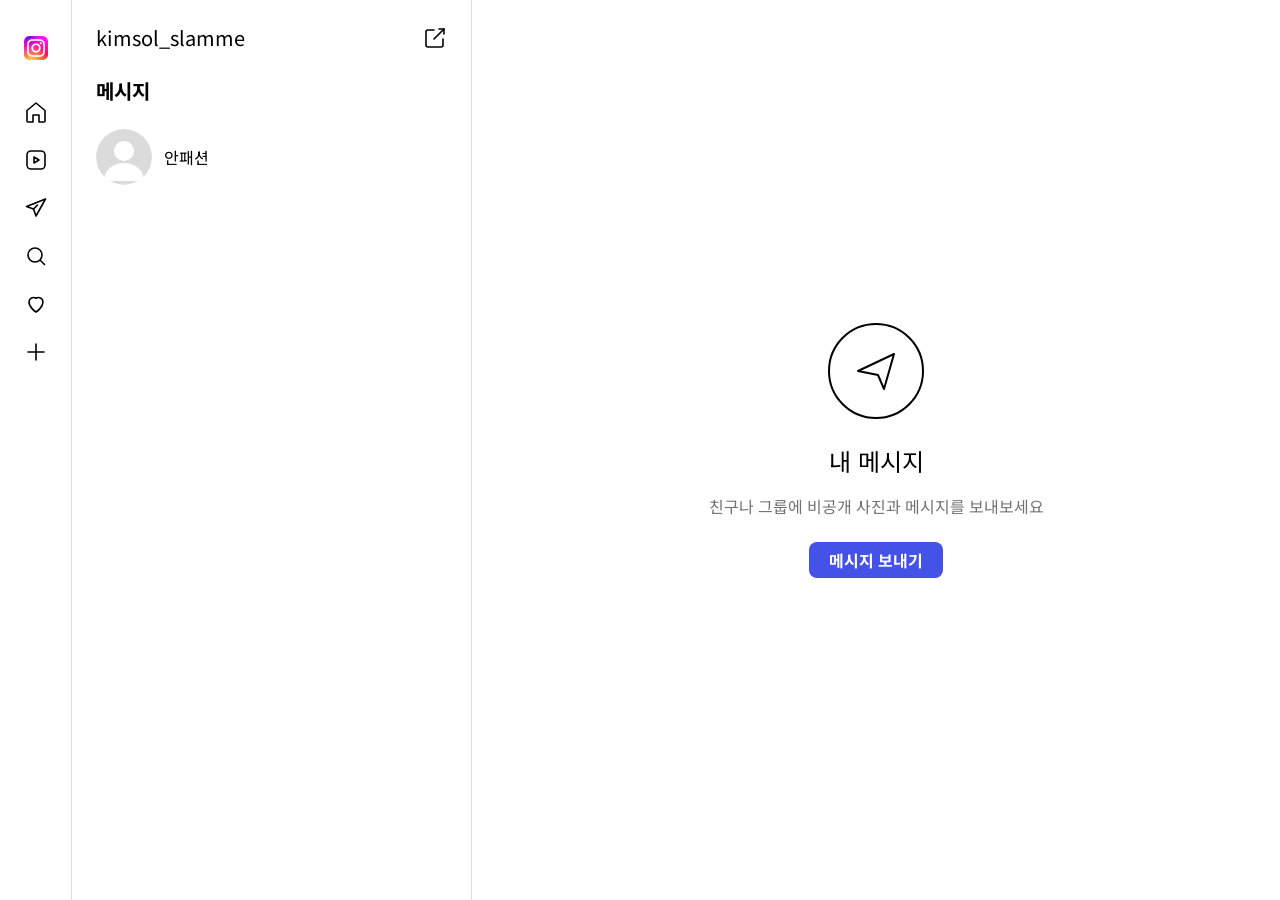
==== dm.html @ 75dac2b3 "first commit" ====
<!doctype html>
<html lang="ko">
<head>
  <meta charset="utf-8" />
  <meta name="viewport" content="width=device-width,initial-scale=1" />
  <title>메시지 · Instagram</title>
  <link rel="preconnect" href="https://fonts.googleapis.com" />
  <link rel="preconnect" href="https://fonts.gstatic.com" crossorigin />
  <link rel="stylesheet" href="https://fonts.googleapis.com/css2?family=Noto+Sans+KR:wght@400;500;700&display=swap" />
  <link rel="stylesheet" href="style.css?v=21" />
</head>
<body class="dm-body">
  <aside class="side-nav" aria-label="메인 메뉴">
    <a class="logo" href="index.html" aria-label="Instagram">
      <img src="assets/instagram-logo.png" alt="" width="24" height="24" />
    </a>

    <nav class="nav-icons">
      <a href="index.html" class="nav-item" aria-label="홈">
        <svg viewBox="0 0 24 24" aria-hidden="true"><path d="M3 10.5 12 3l9 7.5V21a1 1 0 0 1-1 1h-5v-7h-6v7H4a1 1 0 0 1-1-1V10.5Z" fill="none" stroke="currentColor" stroke-width="1.6" stroke-linejoin="round"/></svg>
      </a>
      <a href="#" class="nav-item" aria-label="릴스">
        <svg viewBox="0 0 24 24" aria-hidden="true">
          <rect x="3" y="3" width="18" height="18" rx="4" fill="none" stroke="currentColor" stroke-width="1.6"/>
          <path d="M10 9v6l5-3-5-3Z" fill="none" stroke="currentColor" stroke-width="1.6" stroke-linejoin="round"/>
        </svg>
      </a>
      <a href="dm.html" class="nav-item is-active" aria-label="메시지" aria-current="page">
        <svg viewBox="0 0 24 24" aria-hidden="true">
          <path d="M21.5 3 2.5 10.5l7 2.5 2.5 7L21.5 3Z" fill="none" stroke="currentColor" stroke-width="1.6" stroke-linejoin="round"/>
          <path d="m9.5 13 4-4" fill="none" stroke="currentColor" stroke-width="1.6" stroke-linecap="round"/>
        </svg>
      </a>
      <a href="#" class="nav-item" aria-label="검색">
        <svg viewBox="0 0 24 24" aria-hidden="true">
          <circle cx="11" cy="11" r="7" fill="none" stroke="currentColor" stroke-width="1.6"/>
          <path d="m16.5 16.5 4 4" fill="none" stroke="currentColor" stroke-width="1.6" stroke-linecap="round"/>
        </svg>
      </a>
      <a href="#" class="nav-item" aria-label="알림">
        <svg viewBox="0 0 24 24" aria-hidden="true">
          <path d="M12 20s-7-4.35-7-10a4.5 4.5 0 0 1 7-3.72A4.5 4.5 0 0 1 19 10c0 5.65-7 10-7 10Z" fill="none" stroke="currentColor" stroke-width="1.6" stroke-linejoin="round"/>
        </svg>
      </a>
      <a href="#" class="nav-item" aria-label="만들기">
        <svg viewBox="0 0 24 24" aria-hidden="true">
          <path d="M12 4v16M4 12h16" stroke="currentColor" stroke-width="1.6" stroke-linecap="round"/>
        </svg>
      </a>
    </nav>
  </aside>

  <aside class="dm-list" aria-label="대화 목록">
    <header class="dm-list-head">
      <h1 class="dm-user">kimsol_slamme</h1>
      <button class="dm-icon-btn" aria-label="새 메시지">
        <svg viewBox="0 0 24 24" aria-hidden="true">
          <path d="M16 3h5v5" fill="none" stroke="currentColor" stroke-width="1.6" stroke-linecap="round" stroke-linejoin="round"/>
          <path d="M21 3 11 13" fill="none" stroke="currentColor" stroke-width="1.6" stroke-linecap="round"/>
          <path d="M20 13v6a2 2 0 0 1-2 2H5a2 2 0 0 1-2-2V6a2 2 0 0 1 2-2h6" fill="none" stroke="currentColor" stroke-width="1.6" stroke-linecap="round" stroke-linejoin="round"/>
        </svg>
      </button>
    </header>

    <h2 class="dm-section-title">메시지</h2>

    <ul class="dm-conversations">
      <li>
        <button class="dm-conv" type="button" id="conv-mina" data-conv="mina">
          <span class="dm-avatar" aria-hidden="true">
            <svg viewBox="0 0 56 56">
              <circle cx="28" cy="28" r="28" fill="#dbdbdb"/>
              <circle cx="28" cy="22" r="10" fill="#ffffff"/>
              <path d="M8 52c0-11 9-18 20-18s20 7 20 18" fill="#ffffff"/>
            </svg>
          </span>
          <span class="dm-conv-name">안패션</span>
        </button>
      </li>
    </ul>
  </aside>

  <main class="dm-empty" id="dm-empty" aria-label="내 메시지">
    <div class="dm-empty-ring" aria-hidden="true">
      <svg viewBox="0 0 48 48">
        <path d="M6 24 42 7 32 42l-6-14-20-4Z" fill="none" stroke="currentColor" stroke-width="2" stroke-linejoin="round"/>
      </svg>
    </div>
    <h2 class="dm-empty-title">내 메시지</h2>
    <p class="dm-empty-sub">친구나 그룹에 비공개 사진과 메시지를 보내보세요</p>
    <button class="dm-send-btn" type="button">메시지 보내기</button>
  </main>

  <!-- Chat conversation view (hidden until a conversation is picked) -->
  <section class="chat" id="chat" hidden aria-label="안패션과의 대화">
    <header class="chat-header">
      <button class="chat-back" type="button" aria-label="목록으로">
        <svg viewBox="0 0 24 24" aria-hidden="true"><path d="m15 5-7 7 7 7" fill="none" stroke="currentColor" stroke-width="2" stroke-linecap="round" stroke-linejoin="round"/></svg>
      </button>
      <span class="dm-avatar dm-avatar--md" aria-hidden="true">
        <svg viewBox="0 0 44 44">
          <circle cx="22" cy="22" r="22" fill="#dbdbdb"/>
          <circle cx="22" cy="17" r="8" fill="#ffffff"/>
          <path d="M6 40c0-9 7-14 16-14s16 5 16 14" fill="#ffffff"/>
        </svg>
      </span>
      <div class="chat-peer">
        <div class="chat-peer-name">안패션</div>
        <div class="chat-peer-handle">im_no_fashion</div>
      </div>
      <div class="chat-actions">
        <button class="dm-icon-btn" aria-label="음성 통화">
          <svg viewBox="0 0 24 24" aria-hidden="true"><path d="M5 4h4l2 5-3 2a12 12 0 0 0 5 5l2-3 5 2v4a2 2 0 0 1-2 2A17 17 0 0 1 3 6a2 2 0 0 1 2-2Z" fill="none" stroke="currentColor" stroke-width="1.6" stroke-linejoin="round"/></svg>
        </button>
        <button class="dm-icon-btn" aria-label="영상 통화">
          <svg viewBox="0 0 24 24" aria-hidden="true">
            <rect x="3" y="7" width="13" height="10" rx="2" fill="none" stroke="currentColor" stroke-width="1.6"/>
            <path d="m16 10 5-3v10l-5-3Z" fill="none" stroke="currentColor" stroke-width="1.6" stroke-linejoin="round"/>
          </svg>
        </button>
        <button class="dm-icon-btn" aria-label="대화 정보">
          <svg viewBox="0 0 24 24" aria-hidden="true">
            <circle cx="12" cy="12" r="9" fill="none" stroke="currentColor" stroke-width="1.6"/>
            <circle cx="12" cy="8" r="1" fill="currentColor"/>
            <path d="M12 11v6" fill="none" stroke="currentColor" stroke-width="1.6" stroke-linecap="round"/>
          </svg>
        </button>
      </div>
    </header>

    <div class="chat-body">
      <div class="chat-date">2027년 3월 14일 오후 9:25</div>

      <div class="msg msg--out"><span class="bubble">만들어주세요, 우리 쪼꼬 입을 강아지 옷. 이 원피스랑 커플룩으로, 생일 파티 때!!</span></div>
      <div class="msg msg--out"><span class="msg-image msg-image--dress" aria-label="원피스 참고 이미지"></span></div>

      <div class="msg msg--in"><span class="bubble">지금은 다른 작업으로 좀 바쁜데요..ㅠ 언제까지 드리면 될까요?</span></div>

      <div class="msg msg--out">
        <span class="bubble">가능하시져? 낼까지.<span class="msg-reaction" aria-label="하트 반응">❤️</span></span>
      </div>

      <div class="chat-date">2027년 3월 15일 오전 10:30</div>

      <div class="msg msg--in"><span class="bubble">다 만들었어요. 회사에서 드릴게요.</span></div>
      <div class="msg msg--in"><span class="msg-image msg-image--atelier" aria-label="제작된 옷 이미지"></span></div>
    </div>

    <form class="chat-input" onsubmit="return false">
      <button type="button" class="chat-input-btn" aria-label="이모티콘">
        <svg viewBox="0 0 24 24" aria-hidden="true">
          <circle cx="12" cy="12" r="9" fill="none" stroke="currentColor" stroke-width="1.6"/>
          <circle cx="9" cy="10.5" r="1.1" fill="currentColor"/>
          <circle cx="15" cy="10.5" r="1.1" fill="currentColor"/>
          <path d="M8.5 15c1 1.2 2.1 1.8 3.5 1.8s2.5-.6 3.5-1.8" fill="none" stroke="currentColor" stroke-width="1.6" stroke-linecap="round"/>
        </svg>
      </button>
      <input type="text" placeholder="메시지 입력..." aria-label="메시지 입력" />
      <button type="button" class="chat-input-btn" aria-label="음성 메시지">
        <svg viewBox="0 0 24 24" aria-hidden="true">
          <rect x="9" y="3" width="6" height="12" rx="3" fill="none" stroke="currentColor" stroke-width="1.6"/>
          <path d="M5 11a7 7 0 0 0 14 0M12 18v3" fill="none" stroke="currentColor" stroke-width="1.6" stroke-linecap="round"/>
        </svg>
      </button>
      <button type="button" class="chat-input-btn" aria-label="사진 보내기">
        <svg viewBox="0 0 24 24" aria-hidden="true">
          <rect x="3" y="4" width="18" height="16" rx="2" fill="none" stroke="currentColor" stroke-width="1.6"/>
          <circle cx="8" cy="10" r="1.6" fill="currentColor"/>
          <path d="m4 18 5-6 4 4 3-3 4 5" fill="none" stroke="currentColor" stroke-width="1.6" stroke-linejoin="round"/>
        </svg>
      </button>
      <button type="button" class="chat-input-btn" aria-label="좋아요 보내기">
        <svg viewBox="0 0 24 24" aria-hidden="true"><path d="M12 20s-7-4.35-7-10a4.5 4.5 0 0 1 7-3.72A4.5 4.5 0 0 1 19 10c0 5.65-7 10-7 10Z" fill="none" stroke="currentColor" stroke-width="1.6" stroke-linejoin="round"/></svg>
      </button>
    </form>
  </section>

  <script>
    (function () {
      const conv = document.getElementById('conv-mina');
      const empty = document.getElementById('dm-empty');
      const chat = document.getElementById('chat');
      const back = chat.querySelector('.chat-back');

      function openChat() {
        conv.classList.add('is-selected');
        empty.hidden = true;
        chat.hidden = false;
        document.body.classList.add('chat-open');
      }
      function closeChat() {
        conv.classList.remove('is-selected');
        empty.hidden = false;
        chat.hidden = true;
        document.body.classList.remove('chat-open');
      }

      conv.addEventListener('click', openChat);
      back.addEventListener('click', closeChat);
    })();
  </script>
</body>
</html>
---- style.css ----
/* Tokens pulled directly from the Figma spec
   (frame "[김솔노트북] 인스타그램_프로필화면", 1440×900). */
:root {
  --bg: #ffffff;
  --text: #000000;
  --text-muted: #737373;
  --icon: #8e8e8e;
  --border: #dbdbdb;
  --btn-bg: #efefef;
  --btn-bg-hover: #dbdbdb;
  --avatar: #dcdfe3;
  --avatar-person: #a8afba;
  --accent: #0095f6;

  --nav-w: 72px;
  --content-w: 760px;      /* profile block width (Section frame: 760×172) */
  --grid-w: 788px;         /* tile group width (3×260 + 2×4 gap) */
  --tile-w: 260px;
  --tile-h: 348px;
  --grid-gap: 4px;

  font-family: "Noto Sans KR", -apple-system, BlinkMacSystemFont, "Segoe UI", Roboto, sans-serif;
}

* { box-sizing: border-box; }

html, body {
  margin: 0;
  padding: 0;
  background: var(--bg);
  color: var(--text);
  -webkit-font-smoothing: antialiased;
}

body {
  display: flex;
  min-height: 100vh;
}

button { font-family: inherit; }

ul { list-style: none; padding: 0; margin: 0; }

/* ---------- Side nav ---------- */

.side-nav {
  position: sticky;
  top: 0;
  flex-shrink: 0;
  width: var(--nav-w);
  height: 100vh;
  border-right: 1px solid var(--border);
  background: var(--bg);
  display: flex;
  flex-direction: column;
  align-items: center;
  padding: 36px 0;
  z-index: 10;
}

.logo { display: block; margin-bottom: 40px; }
.logo img { display: block; width: 24px; height: 24px; }

.nav-icons {
  display: flex;
  flex-direction: column;
  align-items: center;
  gap: 24px;
}

.nav-item {
  display: inline-flex;
  width: 24px;
  height: 24px;
  color: #000;
  transition: opacity .15s;
}
.nav-item svg { width: 100%; height: 100%; }
.nav-item:hover { opacity: .55; }

/* ---------- Content column (centered in viewport remainder) ---------- */

.content {
  flex: 1;
  min-width: 0;
  padding: 44px 24px 60px;
  display: flex;
  flex-direction: column;
  align-items: center;
}

/* ---------- Profile header (760×172) ---------- */

.profile {
  display: flex;
  align-items: center;
  gap: 0;
  width: var(--content-w);
  padding-bottom: 28px;
}

.avatar {
  width: 152px;
  height: 152px;
  border-radius: 50%;
  background: var(--avatar);
  flex-shrink: 0;
  margin-left: 32px;
  margin-right: 80px;
  overflow: hidden;
  display: grid;
  place-items: center;
  color: var(--avatar-person);
}
.avatar-person {
  width: 92%;
  height: 92%;
  margin-top: 8%;
  display: block;
}

.avatar--sm,
.avatar.avatar--sm {
  width: 32px;
  height: 32px;
  margin: 0;
  flex-shrink: 0;
}
.avatar--sm .avatar-person { display: none; }

.profile-info {
  flex: 1;
  min-width: 0;
  display: flex;
  flex-direction: column;
  gap: 16px;
}

.profile-head {
  display: flex;
  align-items: center;
  gap: 12px;
}

.username {
  font-size: 20px;
  font-weight: 700;
  margin: 0;
  line-height: 1.2;
  letter-spacing: 0;
}

.more-btn {
  background: none;
  border: 0;
  padding: 0;
  margin-left: 4px;
  color: #000;
  cursor: pointer;
  display: inline-flex;
  width: 24px;
  height: 24px;
}
.more-btn svg { width: 100%; height: 100%; }

.name {
  margin: 0;
  font-size: 20px;
  font-weight: 400;
  line-height: 1.2;
}

.stats {
  display: flex;
  gap: 24px;
  font-size: 16px;
  font-weight: 400;
}
.stats b { font-weight: 700; margin-left: 2px; }

/* ---------- Action buttons (760×44 total, 376×44 each) ---------- */

.actions {
  display: flex;
  gap: 8px;
  width: var(--content-w);
  margin-top: 8px;
}

.pill-btn {
  flex: 1;
  background: var(--btn-bg);
  border: 0;
  border-radius: 8px;
  height: 44px;
  padding: 0 16px;
  font-size: 14px;
  font-weight: 700;
  color: #000;
  cursor: pointer;
  transition: background .15s;
}
.pill-btn:hover { background: var(--btn-bg-hover); }

/* ---------- Tabs (760 wide, border-top spans each tab) ---------- */

.tabs {
  display: flex;
  justify-content: space-between;
  width: var(--content-w);
  margin-top: 56px;
  border-top: 1px solid var(--border);
}

.tab {
  flex: 1;
  background: none;
  border: 0;
  border-top: 1px solid transparent;
  margin-top: -1px;
  height: 52px;
  padding: 0;
  cursor: pointer;
  color: var(--text-muted);
  display: inline-flex;
  align-items: center;
  justify-content: center;
}
.tab svg { width: 24px; height: 24px; display: block; }
.tab.is-active { color: #000; border-top-color: #000; }

/* ---------- Grid (788 wide, 3×260 portrait tiles) ---------- */

.grid {
  display: grid;
  grid-template-columns: repeat(3, var(--tile-w));
  gap: var(--grid-gap);
  width: var(--grid-w);
  margin-top: 28px;
}

.tile {
  position: relative;
  width: var(--tile-w);
  height: var(--tile-h);
  background: #eee;
  border: 0;
  padding: 0;
  cursor: pointer;
  overflow: hidden;
}
.tile:hover::after {
  content: "";
  position: absolute;
  inset: 0;
  background: rgba(0,0,0,.08);
}
.tile .pin, .tile .multi {
  position: absolute;
  top: 10px;
  width: 20px;
  height: 20px;
  color: #fff;
  filter: drop-shadow(0 1px 2px rgba(0,0,0,.4));
  pointer-events: none;
}
.tile .pin { left: 10px; }
.tile .multi { right: 10px; }
.tile svg { width: 100%; height: 100%; display: block; }

/* ---------- Modal (frame "[김솔노트북] 인스타그램_2027년2월1일" 1440×900) ---------- */

:root {
  --modal-w: 1100px;
  --modal-h: 848px;
  --media-w: 636px;
  --side-w: 464px;
  --hashtag: #026ed4;
  --post-btn: #0064d1;
  --soft-border: #efefef;
  --tag-bg: #2c2e32;
  --media-bg: #e3dccb;
  --placeholder-icon: #4a5268;
}

.modal {
  position: fixed;
  inset: 0;
  display: grid;
  place-items: center;
  z-index: 50;
}
.modal[hidden] { display: none; }

.modal-overlay {
  position: absolute;
  inset: 0;
  background: rgba(0,0,0,.72);
}

.modal-close {
  position: absolute;
  top: 16px;
  right: 16px;
  width: 56px;
  height: 56px;
  padding: 16px;
  background: none;
  border: 0;
  color: #fff;
  cursor: pointer;
  z-index: 3;
}
.modal-close svg { width: 100%; height: 100%; }

.post-nav {
  position: absolute;
  top: 50%;
  transform: translateY(-50%);
  width: 48px;
  height: 48px;
  background: #fff;
  border: 0;
  border-radius: 50%;
  color: #262626;
  cursor: pointer;
  display: grid;
  place-items: center;
  z-index: 3;
}
.post-nav svg { width: 24px; height: 24px; }
.post-nav--prev { left: 24px; }
.post-nav--next { right: 24px; }
.post-nav:hover { background: #f0f0f0; }
.post-nav[disabled] { opacity: .35; cursor: not-allowed; }

.modal-dialog {
  position: relative;
  display: flex;
  background: #fff;
  border-radius: 6px;
  overflow: hidden;
  /* Fit viewport on both axes while preserving the 1100:848 aspect ratio.
     Chrome allowance: 32px per side for the outer arrows + close. */
  width: min(
    var(--modal-w),
    calc(100vw - 160px),
    calc((100vh - 48px) * 1100 / 848)
  );
  aspect-ratio: 1100 / 848;
  z-index: 2;
}

/* ----- media (left, 636:464 share of the dialog, portrait feel) ----- */

.media {
  position: relative;
  flex: 636 1 0;
  min-width: 0;
  background: var(--media-bg);
  overflow: hidden;
}

.media-track {
  display: flex;
  width: 100%;
  height: 100%;
  transition: transform .25s ease;
}

.slide {
  flex: 0 0 100%;
  width: 100%;
  height: 100%;
  position: relative;
  display: grid;
  place-items: center;
}

/* image placeholder centered in the slide */
.slide-placeholder {
  display: flex;
  flex-direction: column;
  align-items: center;
  gap: 10px;
  color: var(--placeholder-icon);
  font-size: 14px;
  pointer-events: none;
}
.slide-placeholder svg {
  width: 48px;
  height: 48px;
}

.media-nav {
  position: absolute;
  top: 50%;
  transform: translateY(-50%);
  width: 30px;
  height: 30px;
  background: rgba(255,255,255,.75);
  border: 0;
  border-radius: 50%;
  color: #262626;
  cursor: pointer;
  display: grid;
  place-items: center;
  z-index: 2;
}
.media-nav svg { width: 18px; height: 18px; }
.media-nav--prev { left: 12px; }
.media-nav--next { right: 12px; }
.media-nav[hidden] { display: none; }

.dots {
  position: absolute;
  left: 0;
  right: 0;
  bottom: 14px;
  display: flex;
  justify-content: center;
  gap: 4px;
  z-index: 2;
}
.dot {
  width: 6px;
  height: 6px;
  border-radius: 50%;
  background: rgba(255,255,255,.75);
}
.dot.is-active { background: var(--accent); }

/* tagged-person toggle (bottom-left) */
.tagged-toggle {
  position: absolute;
  bottom: 16px;
  left: 16px;
  width: 28px;
  height: 28px;
  background: none;
  border: 0;
  padding: 0;
  cursor: pointer;
  z-index: 2;
}
.tagged-toggle svg { width: 100%; height: 100%; }

/* tag bubbles (bottom cluster above the person-toggle row) */
.tag-bubbles {
  position: absolute;
  left: 20px;
  right: 20px;
  bottom: 56px;
  display: flex;
  flex-wrap: wrap;
  gap: 12px;
  z-index: 2;
  pointer-events: none;
}
.tag-bubble {
  position: relative;
  background: var(--tag-bg);
  color: #fff;
  font-size: 14px;
  font-weight: 700;
  padding: 8px 10px;
  border-radius: 4px;
  margin-top: 6px; /* room for the pointer triangle above */
}
.tag-bubble::before {
  content: "";
  position: absolute;
  top: -6px;
  left: 16px;
  width: 0;
  height: 0;
  border-left: 8px solid transparent;
  border-right: 8px solid transparent;
  border-bottom: 6px solid var(--tag-bg);
}

/* ----- side panel (right, 464×848) ----- */

.side-panel {
  flex: 464 1 0;
  min-width: 0;
  display: flex;
  flex-direction: column;
}

.side-header {
  display: flex;
  align-items: center;
  gap: 12px;
  height: 64px;
  padding: 0 16px;
  border-bottom: 1px solid var(--soft-border);
}
.side-user {
  flex: 1;
  font-size: 16px;
  font-weight: 700;
}
.side-more {
  background: none;
  border: 0;
  padding: 4px;
  cursor: pointer;
  color: #000;
  width: 24px;
  height: 24px;
  display: inline-flex;
}
.side-more svg { width: 100%; height: 100%; }

.side-body {
  flex: 1;
  overflow-y: auto;
  padding: 16px;
}

.caption {
  display: flex;
  gap: 12px;
  font-size: 16px;
  line-height: 1.5;
}
.caption-text { flex: 1; min-width: 0; }
.caption-user {
  font-weight: 700;
  font-size: 14px;
  margin-bottom: 4px;
}
.caption-body {
  color: #000;
  margin-bottom: 4px;
}
.hashtag {
  color: var(--hashtag);
  white-space: nowrap;
  word-break: keep-all;
}
.hashtag + .hashtag { margin-left: 6px; }

.side-actions {
  display: flex;
  align-items: center;
  gap: 8px;
  padding: 6px 8px 0;
  border-top: 1px solid var(--soft-border);
}
.side-actions button {
  background: none;
  border: 0;
  padding: 8px;
  cursor: pointer;
  color: #000;
  display: inline-flex;
}
.side-actions button svg { width: 24px; height: 24px; }

.likes {
  padding: 2px 16px;
  font-size: 14px;
}
.likes b { font-weight: 700; }

.date {
  padding: 2px 16px 12px;
  color: var(--text-muted);
  font-size: 12px;
  text-transform: uppercase;
}

.comment-form {
  display: flex;
  align-items: center;
  gap: 12px;
  padding: 0 16px;
  height: 56px;
  border-top: 1px solid var(--soft-border);
}
.emoji-btn {
  background: none;
  border: 0;
  padding: 0;
  cursor: pointer;
  color: #000;
  width: 24px;
  height: 24px;
  display: inline-flex;
}
.emoji-btn svg { width: 100%; height: 100%; }
.comment-form input {
  flex: 1;
  border: 0;
  outline: none;
  font: inherit;
  font-size: 14px;
  background: transparent;
  color: #000;
}
.comment-form input::placeholder { color: #8e8e8e; }
.post-btn {
  background: none;
  border: 0;
  padding: 0;
  color: var(--post-btn);
  font-size: 14px;
  font-weight: 700;
  cursor: pointer;
}

body.modal-open { overflow: hidden; }

/* =======================================================================
   DM page (frame "5-1. PC · 메시지(DM)" 1440×900)
   ======================================================================= */

.dm-body {
  align-items: stretch;
}

.dm-list {
  flex-shrink: 0;
  width: 400px;
  height: 100vh;
  border-right: 1px solid var(--border);
  background: var(--bg);
  display: flex;
  flex-direction: column;
}

.dm-list-head {
  display: flex;
  align-items: center;
  height: 76px;
  padding: 0 24px;
}
.dm-user {
  flex: 1;
  margin: 0;
  font-size: 20px;
  font-weight: 400;
  line-height: 1.2;
}
.dm-icon-btn {
  background: none;
  border: 0;
  padding: 0;
  cursor: pointer;
  color: #000;
  width: 24px;
  height: 24px;
  display: inline-flex;
}
.dm-icon-btn svg { width: 100%; height: 100%; }

.dm-section-title {
  margin: 0;
  padding: 0 24px 16px;
  font-size: 20px;
  font-weight: 700;
}

.dm-conversations {
  flex: 1;
  overflow-y: auto;
}
.dm-conv {
  width: 100%;
  background: none;
  border: 0;
  padding: 8px 24px;
  display: flex;
  align-items: center;
  gap: 12px;
  cursor: pointer;
  height: 72px;
  font-family: inherit;
}
.dm-conv:hover { background: #fafafa; }
.dm-avatar {
  width: 56px;
  height: 56px;
  flex-shrink: 0;
  border-radius: 50%;
  overflow: hidden;
  display: inline-block;
}
.dm-avatar svg { width: 100%; height: 100%; display: block; }
.dm-conv-name {
  font-size: 16px;
  font-weight: 400;
  color: #000;
}

/* right side — empty state (968×900) */

.dm-empty {
  flex: 1;
  display: flex;
  flex-direction: column;
  align-items: center;
  justify-content: center;
  gap: 16px;
  padding: 24px;
  text-align: center;
}
.dm-empty-ring {
  width: 96px;
  height: 96px;
  border-radius: 50%;
  border: 2px solid #000;
  display: grid;
  place-items: center;
  color: #000;
  margin-bottom: 8px;
}
.dm-empty-ring svg {
  width: 48px;
  height: 48px;
}
.dm-empty-title {
  margin: 0;
  font-size: 24px;
  font-weight: 400;
  color: #000;
}
.dm-empty-sub {
  margin: 0;
  font-size: 16px;
  color: var(--text-muted);
}
.dm-send-btn {
  margin-top: 8px;
  padding: 0 20px;
  height: 36px;
  background: #4552e8;
  border: 0;
  border-radius: 8px;
  color: #fff;
  font-size: 16px;
  font-weight: 700;
  cursor: pointer;
  transition: background .15s;
}
.dm-send-btn:hover { background: #3b47cc; }

/* side nav "active" state (message icon is filled on DM page) */
.nav-item.is-active { color: #000; }

/* selected conversation in the DM list */
.dm-conv.is-selected { background: #efefef; }
.dm-conv.is-selected:hover { background: #efefef; }

/* =======================================================================
   DM chat view (frame "6-1. PC · 메시지 대화" 1440×900)
   ======================================================================= */

:root {
  --bubble-in: #efefef;
  --bubble-out: #8e5cf8;      /* solid purple sent bubble */
  --bubble-out-text: #ffffff;
}

.chat {
  flex: 1;
  min-width: 0;
  display: flex;
  flex-direction: column;
  height: 100vh;
  background: #fff;
}
.chat[hidden], .dm-empty[hidden] { display: none; }

.chat-header {
  display: flex;
  align-items: center;
  gap: 12px;
  height: 76px;
  padding: 0 20px;
  border-bottom: 1px solid var(--border);
}
.chat-back {
  display: none;              /* only on narrow screens */
  background: none;
  border: 0;
  padding: 4px;
  color: #000;
  cursor: pointer;
  width: 28px;
  height: 28px;
}
.chat-back svg { width: 100%; height: 100%; }

.dm-avatar--md { width: 44px; height: 44px; }

.chat-peer { flex: 1; min-width: 0; }
.chat-peer-name {
  font-size: 16px;
  font-weight: 700;
  color: #000;
  line-height: 1.2;
}
.chat-peer-handle {
  font-size: 12px;
  font-weight: 400;
  color: var(--text-muted);
  line-height: 1.4;
}

.chat-actions {
  display: flex;
  gap: 16px;
}

.chat-body {
  flex: 1;
  overflow-y: auto;
  padding: 24px 32px 16px;
  display: flex;
  flex-direction: column;
  gap: 6px;
}

.chat-date {
  text-align: center;
  color: var(--text-muted);
  font-size: 12px;
  margin: 8px 0 20px;
}

.msg {
  display: flex;
  flex-direction: column;
  max-width: 100%;
}
.msg--in { align-items: flex-start; }
.msg--out { align-items: flex-end; }
.msg + .msg { margin-top: 2px; }

.bubble {
  max-width: 420px;
  padding: 10px 16px;
  border-radius: 22px;
  font-size: 15px;
  line-height: 1.35;
  white-space: pre-wrap;
  word-break: break-word;
}
.msg--in .bubble {
  background: var(--bubble-in);
  color: #000;
}
.msg--out .bubble {
  background: var(--bubble-out);
  color: var(--bubble-out-text);
}

.read-receipt {
  margin-top: 4px;
  font-size: 12px;
  color: var(--text-muted);
}

.msg-image {
  display: block;
  border-radius: 18px;
  margin-top: 4px;
  background-size: cover;
  background-position: center;
  background-repeat: no-repeat;
}
.msg-image--dress {
  width: 192px;
  height: 279px;
  background-image: url("assets/871087-5ov-1.png");
}
.msg-image--atelier {
  width: 319px;
  height: 238px;
  background-image: url("assets/firefly-gemini-flash-366166-1.png");
}

.msg {
  position: relative;
}
.bubble {
  position: relative;
}
.msg-reaction {
  position: absolute;
  bottom: -14px;
  left: -10px;
  display: inline-flex;
  align-items: center;
  justify-content: center;
  width: 28px;
  height: 28px;
  border-radius: 999px;
  background: var(--bubble-in);
  border: 2px solid #fff;
  font-size: 13px;
  line-height: 1;
}
.msg:has(.msg-reaction) { margin-bottom: 16px; }

/* input bar */
.chat-input {
  display: flex;
  align-items: center;
  gap: 12px;
  margin: 8px 20px 20px;
  padding: 4px 16px;
  height: 44px;
  border: 1px solid var(--border);
  border-radius: 22px;
}
.chat-input-btn {
  background: none;
  border: 0;
  padding: 0;
  cursor: pointer;
  color: #000;
  width: 24px;
  height: 24px;
  display: inline-flex;
  flex-shrink: 0;
}
.chat-input-btn svg { width: 100%; height: 100%; }
.chat-input input {
  flex: 1;
  border: 0;
  outline: none;
  font: inherit;
  font-size: 16px;
  background: transparent;
  color: #000;
}
.chat-input input::placeholder { color: #8e8e8e; }

/* On mobile the chat replaces the list */
body.chat-open .dm-list { display: none; }
@media (min-width: 641px) {
  body.chat-open .dm-list { display: flex; }
}

/* =======================================================================
   Responsive — tablet (≤1024px) matches "5-2. 태블릿 · 메시지(DM)" (800×1280)
   ======================================================================= */

@media (max-width: 1024px) {
  /* --- side nav: icons shift to vertical center (per tablet design) --- */
  .side-nav { padding: 36px 0; }
  .logo { margin-bottom: 0; }
  .nav-icons {
    margin-top: auto;
    margin-bottom: auto;
    gap: 28px;
  }

  /* --- profile page fluid --- */
  .content {
    padding: 32px 16px 48px;
  }
  .profile,
  .actions,
  .tabs {
    width: min(760px, 100%);
  }
  /* Tablet grid: 4 columns (per "3-2. 태블릿 · 프로필" 800×1280) */
  .grid {
    width: 100%;
    max-width: none;
    grid-template-columns: repeat(4, 1fr);
  }
  .tile {
    width: auto;
    height: auto;
    aspect-ratio: 260 / 348;
  }
  .avatar {
    width: 160px;
    height: 160px;
    margin-left: 0;
    margin-right: 56px;
  }

  /* --- DM page --- */
  .dm-list {
    width: 300px;
  }
  .dm-list-head {
    height: 64px;
    padding: 0 20px;
  }
  .dm-section-title {
    padding: 0 20px 12px;
  }
  .dm-conv {
    padding: 8px 20px;
  }
  .dm-user { font-size: 18px; }

  .chat-header { padding: 0 16px; height: 64px; }
  .chat-body { padding: 20px 20px 12px; }
  .bubble { max-width: 300px; }
  .chat-actions { gap: 12px; }
  .chat-input { margin: 8px 16px 16px; }
}

/* =======================================================================
   Responsive — mobile (≤640px)
   ======================================================================= */

@media (max-width: 640px) {
  /* side nav becomes a bottom bar so content gets full width */
  body { flex-direction: column; padding-bottom: 56px; }
  .side-nav {
    position: fixed;
    top: auto;
    bottom: 0;
    left: 0;
    right: 0;
    width: 100%;
    height: 56px;
    padding: 0 12px;
    flex-direction: row;
    border-right: 0;
    border-top: 1px solid var(--border);
    z-index: 20;
  }
  .logo { display: none; }
  .nav-icons {
    flex-direction: row;
    margin: 0;
    gap: 0;
    width: 100%;
    justify-content: space-around;
  }

  /* profile page: single/flex layout, more compact */
  .content { padding: 24px 12px 80px; }
  /* mobile reverts to 3-col grid (Instagram convention) */
  .grid { grid-template-columns: repeat(3, 1fr); }
  .profile {
    gap: 24px;
  }
  .avatar {
    width: 88px;
    height: 88px;
    margin: 0;
  }
  .profile-info { gap: 10px; }
  .username { font-size: 18px; }
  .name { font-size: 16px; }
  .stats { font-size: 14px; gap: 16px; }
  .actions { gap: 6px; }
  .pill-btn { font-size: 13px; height: 36px; }
  .tabs { margin-top: 32px; }
  .grid { gap: 2px; }

  /* DM page: list takes full width, hide empty state */
  .dm-list {
    width: 100%;
    height: calc(100vh - 56px);
    border-right: 0;
    border-bottom: 1px solid var(--border);
  }
  .dm-empty { display: none; }

  /* chat on mobile: back button appears, full width */
  .chat {
    height: calc(100vh - 56px);
  }
  .chat-back { display: inline-flex; }
  .chat-header { padding: 0 12px; height: 56px; gap: 8px; }
  .chat-actions { gap: 8px; }
  .chat-body { padding: 16px 12px 8px; }
  .bubble { max-width: 75%; font-size: 14px; }
  .chat-input { margin: 8px 12px 12px; }
}

/* Modal responsive: stack media over panel on narrow screens
   (1100:848 side-by-side is cramped below ~900px). */
@media (max-width: 900px) {
  .modal-dialog {
    aspect-ratio: auto;
    flex-direction: column;
    width: min(500px, 100vw - 24px);
    height: min(900px, 100vh - 24px);
  }
  .media {
    flex: 0 0 auto;
    width: 100%;
    aspect-ratio: 1 / 1;
  }
  .side-panel {
    flex: 1 1 auto;
    width: 100%;
    border-left: 0;
    border-top: 1px solid var(--soft-border);
    min-height: 180px;
  }
  .slide-placeholder svg { width: 40px; height: 40px; }
  .tag-bubbles { gap: 8px; }
  .tag-bubble { font-size: 12px; padding: 6px 8px; }

  .post-nav { width: 40px; height: 40px; }
  .post-nav svg { width: 20px; height: 20px; }
  .post-nav--prev { left: 8px; }
  .post-nav--next { right: 8px; }

  .modal-close { width: 40px; height: 40px; padding: 10px; top: 8px; right: 8px; }
}

/* Mobile phone: modal nearly fullscreen, bottom nav reserved */
@media (max-width: 640px) {
  .modal-dialog {
    width: calc(100vw - 16px);
    height: calc(100vh - 80px);
  }
  .side-header { height: 56px; }
  .caption { font-size: 14px; }
  .side-body { padding: 12px; }
  .side-actions { padding: 4px 8px 0; }
  .likes { padding: 2px 12px; }
  .date { padding: 2px 12px 10px; }
  .comment-form { padding: 0 12px; height: 48px; }

  /* overlay-style outer arrows for thumb reach */
  .post-nav {
    background: rgba(255,255,255,.9);
  }
}
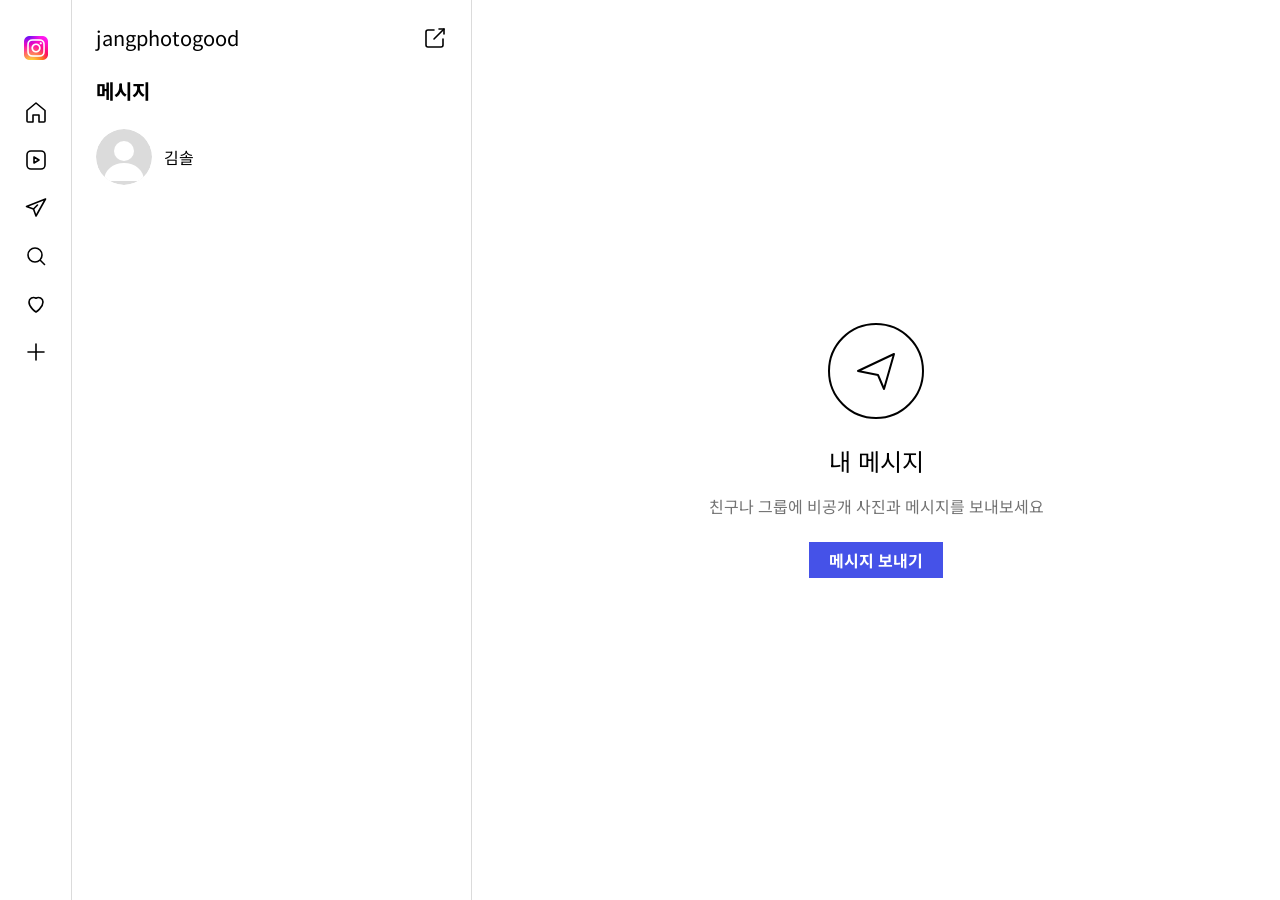
==== commit 2b85b43f: "Match DM list and detail pages to 장포토 Figma frames Update header to jangphotogood, replace the lone " ====
--- a/dm.html
+++ b/dm.html
@@ -7,7 +7,7 @@
   <link rel="preconnect" href="https://fonts.googleapis.com" />
   <link rel="preconnect" href="https://fonts.gstatic.com" crossorigin />
   <link rel="stylesheet" href="https://fonts.googleapis.com/css2?family=Noto+Sans+KR:wght@400;500;700&display=swap" />
-  <link rel="stylesheet" href="style.css?v=21" />
+  <link rel="stylesheet" href="style.css?v=24" />
 </head>
 <body class="dm-body">
   <aside class="side-nav" aria-label="메인 메뉴">
@@ -52,7 +52,7 @@
 
   <aside class="dm-list" aria-label="대화 목록">
     <header class="dm-list-head">
-      <h1 class="dm-user">kimsol_slamme</h1>
+      <h1 class="dm-user">jangphotogood</h1>
       <button class="dm-icon-btn" aria-label="새 메시지">
         <svg viewBox="0 0 24 24" aria-hidden="true">
           <path d="M16 3h5v5" fill="none" stroke="currentColor" stroke-width="1.6" stroke-linecap="round" stroke-linejoin="round"/>
@@ -74,7 +74,7 @@
               <path d="M8 52c0-11 9-18 20-18s20 7 20 18" fill="#ffffff"/>
             </svg>
           </span>
-          <span class="dm-conv-name">안패션</span>
+          <span class="dm-conv-name">김솔</span>
         </button>
       </li>
     </ul>
@@ -92,7 +92,7 @@
   </main>
 
   <!-- Chat conversation view (hidden until a conversation is picked) -->
-  <section class="chat" id="chat" hidden aria-label="안패션과의 대화">
+  <section class="chat" id="chat" hidden aria-label="김솔과의 대화">
     <header class="chat-header">
       <button class="chat-back" type="button" aria-label="목록으로">
         <svg viewBox="0 0 24 24" aria-hidden="true"><path d="m15 5-7 7 7 7" fill="none" stroke="currentColor" stroke-width="2" stroke-linecap="round" stroke-linejoin="round"/></svg>
@@ -105,8 +105,8 @@
         </svg>
       </span>
       <div class="chat-peer">
-        <div class="chat-peer-name">안패션</div>
-        <div class="chat-peer-handle">im_no_fashion</div>
+        <div class="chat-peer-name">김솔</div>
+        <div class="chat-peer-handle">kimsol_slamme</div>
       </div>
       <div class="chat-actions">
         <button class="dm-icon-btn" aria-label="음성 통화">
@@ -129,21 +129,20 @@
     </header>
 
     <div class="chat-body">
-      <div class="chat-date">2027년 3월 14일 오후 9:25</div>
-
-      <div class="msg msg--out"><span class="bubble">만들어주세요, 우리 쪼꼬 입을 강아지 옷. 이 원피스랑 커플룩으로, 생일 파티 때!!</span></div>
-      <div class="msg msg--out"><span class="msg-image msg-image--dress" aria-label="원피스 참고 이미지"></span></div>
-
-      <div class="msg msg--in"><span class="bubble">지금은 다른 작업으로 좀 바쁜데요..ㅠ 언제까지 드리면 될까요?</span></div>
-
-      <div class="msg msg--out">
-        <span class="bubble">가능하시져? 낼까지.<span class="msg-reaction" aria-label="하트 반응">❤️</span></span>
-      </div>
-
-      <div class="chat-date">2027년 3월 15일 오전 10:30</div>
-
-      <div class="msg msg--in"><span class="bubble">다 만들었어요. 회사에서 드릴게요.</span></div>
-      <div class="msg msg--in"><span class="msg-image msg-image--atelier" aria-label="제작된 옷 이미지"></span></div>
+      <div class="chat-date">2027년 1월 3일 오후 11:20</div>
+
+      <div class="msg msg--in"><span class="bubble">안녕하세요, 모델 김솔이에요!
+연락드려요, 제 사진을 예쁘게 찍어주셔서.</span></div>
+
+      <div class="msg msg--out"><span class="bubble">안녕하세요! 별 말씀을요.
+모델이 좋으니 당연한 결과물이지요 ^^</span></div>
+
+      <div class="msg msg--in"><span class="bubble">감사해요.
+진짜 모델로 거듭난 것 같아요, 덕분에.
+그래서 말인데, 해주실 수 있나요?
+제 전담 포토그래퍼!</span></div>
+
+      <div class="msg msg--out"><span class="bubble">저야 영광이죠^^~</span></div>
     </div>
 
     <form class="chat-input" onsubmit="return false">
--- a/style.css
+++ b/style.css
@@ -213,11 +213,10 @@
 }
 
 .tab {
+  position: relative;
   flex: 1;
   background: none;
   border: 0;
-  border-top: 1px solid transparent;
-  margin-top: -1px;
   height: 52px;
   padding: 0;
   cursor: pointer;
@@ -227,7 +226,18 @@
   justify-content: center;
 }
 .tab svg { width: 24px; height: 24px; display: block; }
-.tab.is-active { color: #000; border-top-color: #000; }
+.tab.is-active { color: #000; }
+.tab-indicator {
+  position: absolute;
+  bottom: 0;
+  left: 50%;
+  transform: translateX(-50%);
+  width: 64px;
+  height: 2px;
+  background: #000;
+  display: none;
+}
+.tab.is-active .tab-indicator { display: block; }
 
 /* ---------- Grid (788 wide, 3×260 portrait tiles) ---------- */
 
@@ -255,6 +265,8 @@
   inset: 0;
   background: rgba(0,0,0,.08);
 }
+.tile--empty { cursor: default; }
+.tile--empty:hover::after { content: none; }
 .tile .pin, .tile .multi {
   position: absolute;
   top: 10px;
@@ -526,15 +538,8 @@
   line-height: 1.5;
 }
 .caption-text { flex: 1; min-width: 0; }
-.caption-user {
-  font-weight: 700;
-  font-size: 14px;
-  margin-bottom: 4px;
-}
-.caption-body {
-  color: #000;
-  margin-bottom: 4px;
-}
+.caption-user { font-weight: 700; }
+.caption-body { color: #000; }
 .hashtag {
   color: var(--hashtag);
   white-space: nowrap;
@@ -542,22 +547,52 @@
 }
 .hashtag + .hashtag { margin-left: 6px; }
 
+.comments {
+  margin: 16px 0 0;
+  padding: 0;
+  list-style: none;
+  display: flex;
+  flex-direction: column;
+  gap: 12px;
+}
+.comment {
+  display: flex;
+  gap: 8px;
+  align-items: center;
+  font-size: 16px;
+  line-height: 24px;
+}
+.comment .avatar {
+  width: 32px;
+  height: 32px;
+  flex-shrink: 0;
+}
+.comment-text b { font-weight: 700; margin-right: 4px; }
+
 .side-actions {
   display: flex;
   align-items: center;
-  gap: 8px;
-  padding: 6px 8px 0;
+  gap: 16px;
+  padding: 12px 16px 0;
   border-top: 1px solid var(--soft-border);
 }
-.side-actions button {
+.action-btn {
   background: none;
   border: 0;
-  padding: 8px;
+  padding: 0;
   cursor: pointer;
   color: #000;
   display: inline-flex;
-}
-.side-actions button svg { width: 24px; height: 24px; }
+  align-items: center;
+  gap: 4px;
+  font: inherit;
+}
+.action-btn svg { width: 24px; height: 24px; }
+.action-count {
+  font-size: 14px;
+  font-weight: 400;
+  color: #000;
+}
 
 .likes {
   padding: 2px 16px;
@@ -738,7 +773,7 @@
   height: 36px;
   background: #4552e8;
   border: 0;
-  border-radius: 8px;
+  border-radius: 0;
   color: #fff;
   font-size: 16px;
   font-weight: 700;
@@ -843,7 +878,7 @@
 .bubble {
   max-width: 420px;
   padding: 10px 16px;
-  border-radius: 22px;
+  border-radius: 12px;
   font-size: 15px;
   line-height: 1.35;
   white-space: pre-wrap;
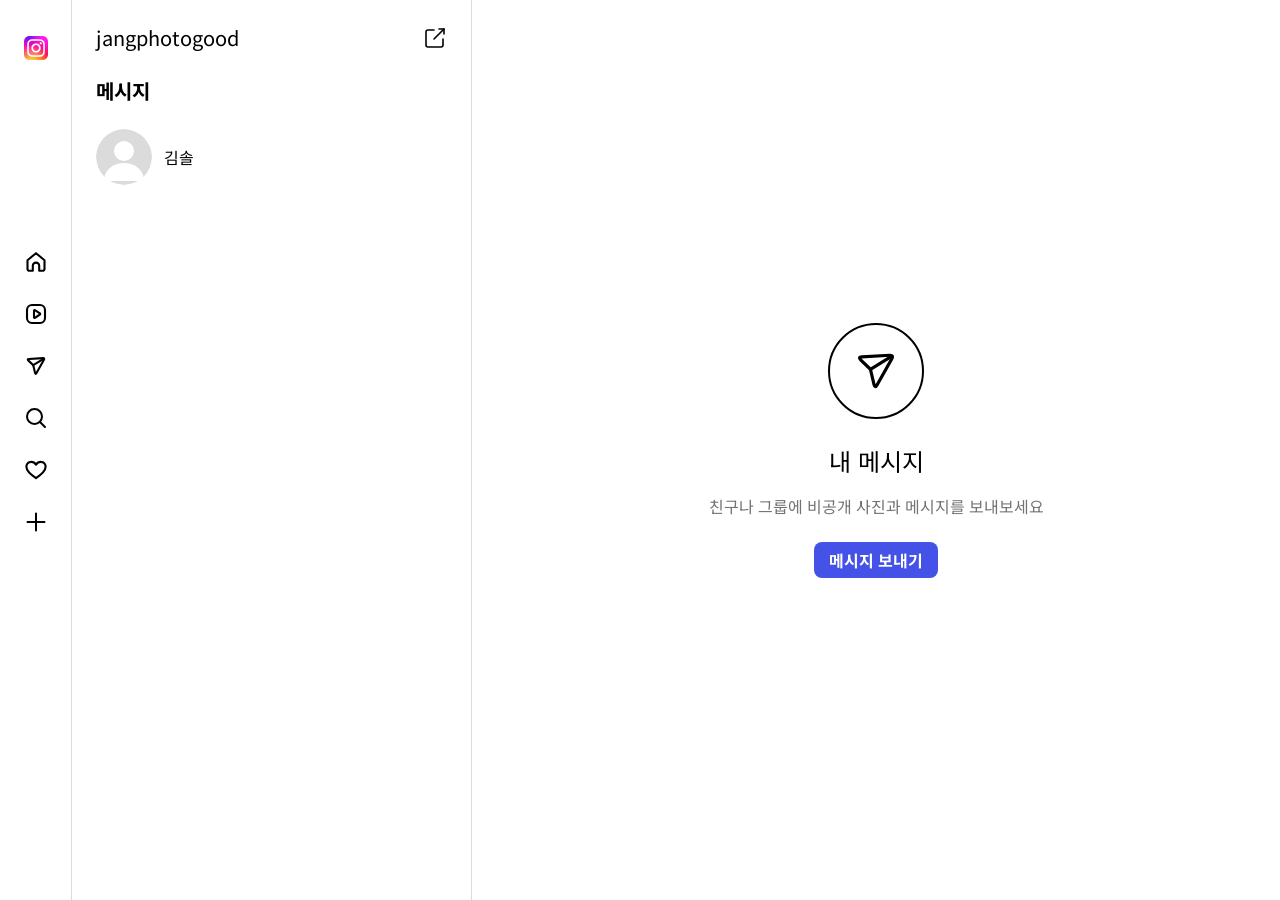
==== commit cf9cc696: "Use exported Figma SVGs for icons and polish empty-state - Sidebar icons now use the SVGs exported s" ====
--- a/dm.html
+++ b/dm.html
@@ -7,7 +7,7 @@
   <link rel="preconnect" href="https://fonts.googleapis.com" />
   <link rel="preconnect" href="https://fonts.gstatic.com" crossorigin />
   <link rel="stylesheet" href="https://fonts.googleapis.com/css2?family=Noto+Sans+KR:wght@400;500;700&display=swap" />
-  <link rel="stylesheet" href="style.css?v=24" />
+  <link rel="stylesheet" href="style.css?v=32" />
 </head>
 <body class="dm-body">
   <aside class="side-nav" aria-label="메인 메뉴">
@@ -16,37 +16,12 @@
     </a>
 
     <nav class="nav-icons">
-      <a href="index.html" class="nav-item" aria-label="홈">
-        <svg viewBox="0 0 24 24" aria-hidden="true"><path d="M3 10.5 12 3l9 7.5V21a1 1 0 0 1-1 1h-5v-7h-6v7H4a1 1 0 0 1-1-1V10.5Z" fill="none" stroke="currentColor" stroke-width="1.6" stroke-linejoin="round"/></svg>
-      </a>
-      <a href="#" class="nav-item" aria-label="릴스">
-        <svg viewBox="0 0 24 24" aria-hidden="true">
-          <rect x="3" y="3" width="18" height="18" rx="4" fill="none" stroke="currentColor" stroke-width="1.6"/>
-          <path d="M10 9v6l5-3-5-3Z" fill="none" stroke="currentColor" stroke-width="1.6" stroke-linejoin="round"/>
-        </svg>
-      </a>
-      <a href="dm.html" class="nav-item is-active" aria-label="메시지" aria-current="page">
-        <svg viewBox="0 0 24 24" aria-hidden="true">
-          <path d="M21.5 3 2.5 10.5l7 2.5 2.5 7L21.5 3Z" fill="none" stroke="currentColor" stroke-width="1.6" stroke-linejoin="round"/>
-          <path d="m9.5 13 4-4" fill="none" stroke="currentColor" stroke-width="1.6" stroke-linecap="round"/>
-        </svg>
-      </a>
-      <a href="#" class="nav-item" aria-label="검색">
-        <svg viewBox="0 0 24 24" aria-hidden="true">
-          <circle cx="11" cy="11" r="7" fill="none" stroke="currentColor" stroke-width="1.6"/>
-          <path d="m16.5 16.5 4 4" fill="none" stroke="currentColor" stroke-width="1.6" stroke-linecap="round"/>
-        </svg>
-      </a>
-      <a href="#" class="nav-item" aria-label="알림">
-        <svg viewBox="0 0 24 24" aria-hidden="true">
-          <path d="M12 20s-7-4.35-7-10a4.5 4.5 0 0 1 7-3.72A4.5 4.5 0 0 1 19 10c0 5.65-7 10-7 10Z" fill="none" stroke="currentColor" stroke-width="1.6" stroke-linejoin="round"/>
-        </svg>
-      </a>
-      <a href="#" class="nav-item" aria-label="만들기">
-        <svg viewBox="0 0 24 24" aria-hidden="true">
-          <path d="M12 4v16M4 12h16" stroke="currentColor" stroke-width="1.6" stroke-linecap="round"/>
-        </svg>
-      </a>
+      <a href="index.html" class="nav-item" aria-label="홈"><img src="assets/icons/home.svg" alt="" width="24" height="24" /></a>
+      <a href="#" class="nav-item" aria-label="릴스"><img src="assets/icons/reels.svg" alt="" width="24" height="24" /></a>
+      <a href="dm.html" class="nav-item is-active" aria-label="메시지" aria-current="page"><img src="assets/icons/message.svg" alt="" width="24" height="24" /></a>
+      <a href="#" class="nav-item" aria-label="검색"><img src="assets/icons/search.svg" alt="" width="24" height="24" /></a>
+      <a href="#" class="nav-item" aria-label="알림"><img src="assets/icons/heart.svg" alt="" width="24" height="24" /></a>
+      <a href="#" class="nav-item" aria-label="만들기"><img src="assets/icons/create.svg" alt="" width="24" height="24" /></a>
     </nav>
   </aside>
 
@@ -82,9 +57,7 @@
 
   <main class="dm-empty" id="dm-empty" aria-label="내 메시지">
     <div class="dm-empty-ring" aria-hidden="true">
-      <svg viewBox="0 0 48 48">
-        <path d="M6 24 42 7 32 42l-6-14-20-4Z" fill="none" stroke="currentColor" stroke-width="2" stroke-linejoin="round"/>
-      </svg>
+      <img src="assets/icons/message-48.svg" alt="" width="48" height="48" />
     </div>
     <h2 class="dm-empty-title">내 메시지</h2>
     <p class="dm-empty-sub">친구나 그룹에 비공개 사진과 메시지를 보내보세요</p>
--- a/style.css
+++ b/style.css
@@ -65,7 +65,8 @@
   display: flex;
   flex-direction: column;
   align-items: center;
-  gap: 24px;
+  gap: 28px;
+  margin-top: 150px;
 }
 
 .nav-item {
@@ -76,6 +77,7 @@
   transition: opacity .15s;
 }
 .nav-item svg { width: 100%; height: 100%; }
+.nav-item img { display: block; width: 100%; height: 100%; }
 .nav-item:hover { opacity: .55; }
 
 /* ---------- Content column (centered in viewport remainder) ---------- */
@@ -208,8 +210,7 @@
   display: flex;
   justify-content: space-between;
   width: var(--content-w);
-  margin-top: 56px;
-  border-top: 1px solid var(--border);
+  margin-top: 40px;
 }
 
 .tab {
@@ -498,6 +499,7 @@
   min-width: 0;
   display: flex;
   flex-direction: column;
+  border-left: 1px solid var(--soft-border);
 }
 
 .side-header {
@@ -587,7 +589,8 @@
   gap: 4px;
   font: inherit;
 }
-.action-btn svg { width: 24px; height: 24px; }
+.action-btn svg,
+.action-btn img { width: 24px; height: 24px; display: block; }
 .action-count {
   font-size: 14px;
   font-weight: 400;
@@ -752,9 +755,11 @@
   color: #000;
   margin-bottom: 8px;
 }
-.dm-empty-ring svg {
+.dm-empty-ring svg,
+.dm-empty-ring img {
   width: 48px;
   height: 48px;
+  display: block;
 }
 .dm-empty-title {
   margin: 0;
@@ -769,11 +774,12 @@
 }
 .dm-send-btn {
   margin-top: 8px;
-  padding: 0 20px;
+  width: 124px;
   height: 36px;
+  padding: 0;
   background: #4552e8;
   border: 0;
-  border-radius: 0;
+  border-radius: 8px;
   color: #fff;
   font-size: 16px;
   font-weight: 700;
@@ -795,7 +801,7 @@
 
 :root {
   --bubble-in: #efefef;
-  --bubble-out: #8e5cf8;      /* solid purple sent bubble */
+  --bubble-out: #7438F2;      /* solid purple sent bubble */
   --bubble-out-text: #ffffff;
 }
 
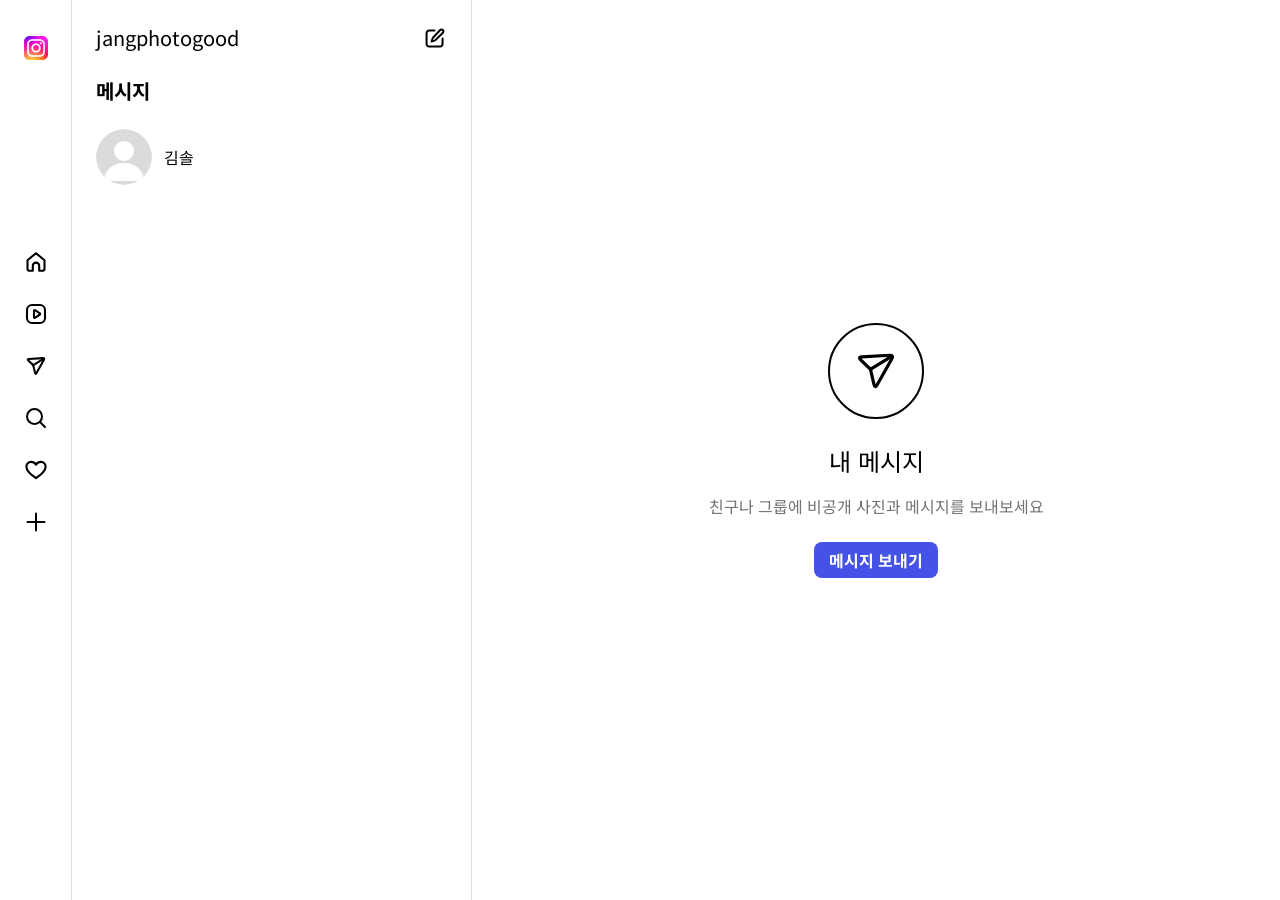
==== commit d1b3f1a2: "Lock all tiles except latest and swap new-message icon to Figma export Only the first (white-backgro" ====
--- a/dm.html
+++ b/dm.html
@@ -7,7 +7,7 @@
   <link rel="preconnect" href="https://fonts.googleapis.com" />
   <link rel="preconnect" href="https://fonts.gstatic.com" crossorigin />
   <link rel="stylesheet" href="https://fonts.googleapis.com/css2?family=Noto+Sans+KR:wght@400;500;700&display=swap" />
-  <link rel="stylesheet" href="style.css?v=32" />
+  <link rel="stylesheet" href="style.css?v=33" />
 </head>
 <body class="dm-body">
   <aside class="side-nav" aria-label="메인 메뉴">
@@ -29,11 +29,7 @@
     <header class="dm-list-head">
       <h1 class="dm-user">jangphotogood</h1>
       <button class="dm-icon-btn" aria-label="새 메시지">
-        <svg viewBox="0 0 24 24" aria-hidden="true">
-          <path d="M16 3h5v5" fill="none" stroke="currentColor" stroke-width="1.6" stroke-linecap="round" stroke-linejoin="round"/>
-          <path d="M21 3 11 13" fill="none" stroke="currentColor" stroke-width="1.6" stroke-linecap="round"/>
-          <path d="M20 13v6a2 2 0 0 1-2 2H5a2 2 0 0 1-2-2V6a2 2 0 0 1 2-2h6" fill="none" stroke="currentColor" stroke-width="1.6" stroke-linecap="round" stroke-linejoin="round"/>
-        </svg>
+        <img src="assets/icons/new-message.svg" alt="" width="24" height="24" />
       </button>
     </header>
 
--- a/style.css
+++ b/style.css
@@ -268,6 +268,8 @@
 }
 .tile--empty { cursor: default; }
 .tile--empty:hover::after { content: none; }
+.tile:disabled { cursor: default; }
+.tile:disabled:hover::after { content: none; }
 .tile .pin, .tile .multi {
   position: absolute;
   top: 10px;
@@ -692,7 +694,8 @@
   height: 24px;
   display: inline-flex;
 }
-.dm-icon-btn svg { width: 100%; height: 100%; }
+.dm-icon-btn svg,
+.dm-icon-btn img { width: 100%; height: 100%; display: block; }
 
 .dm-section-title {
   margin: 0;
